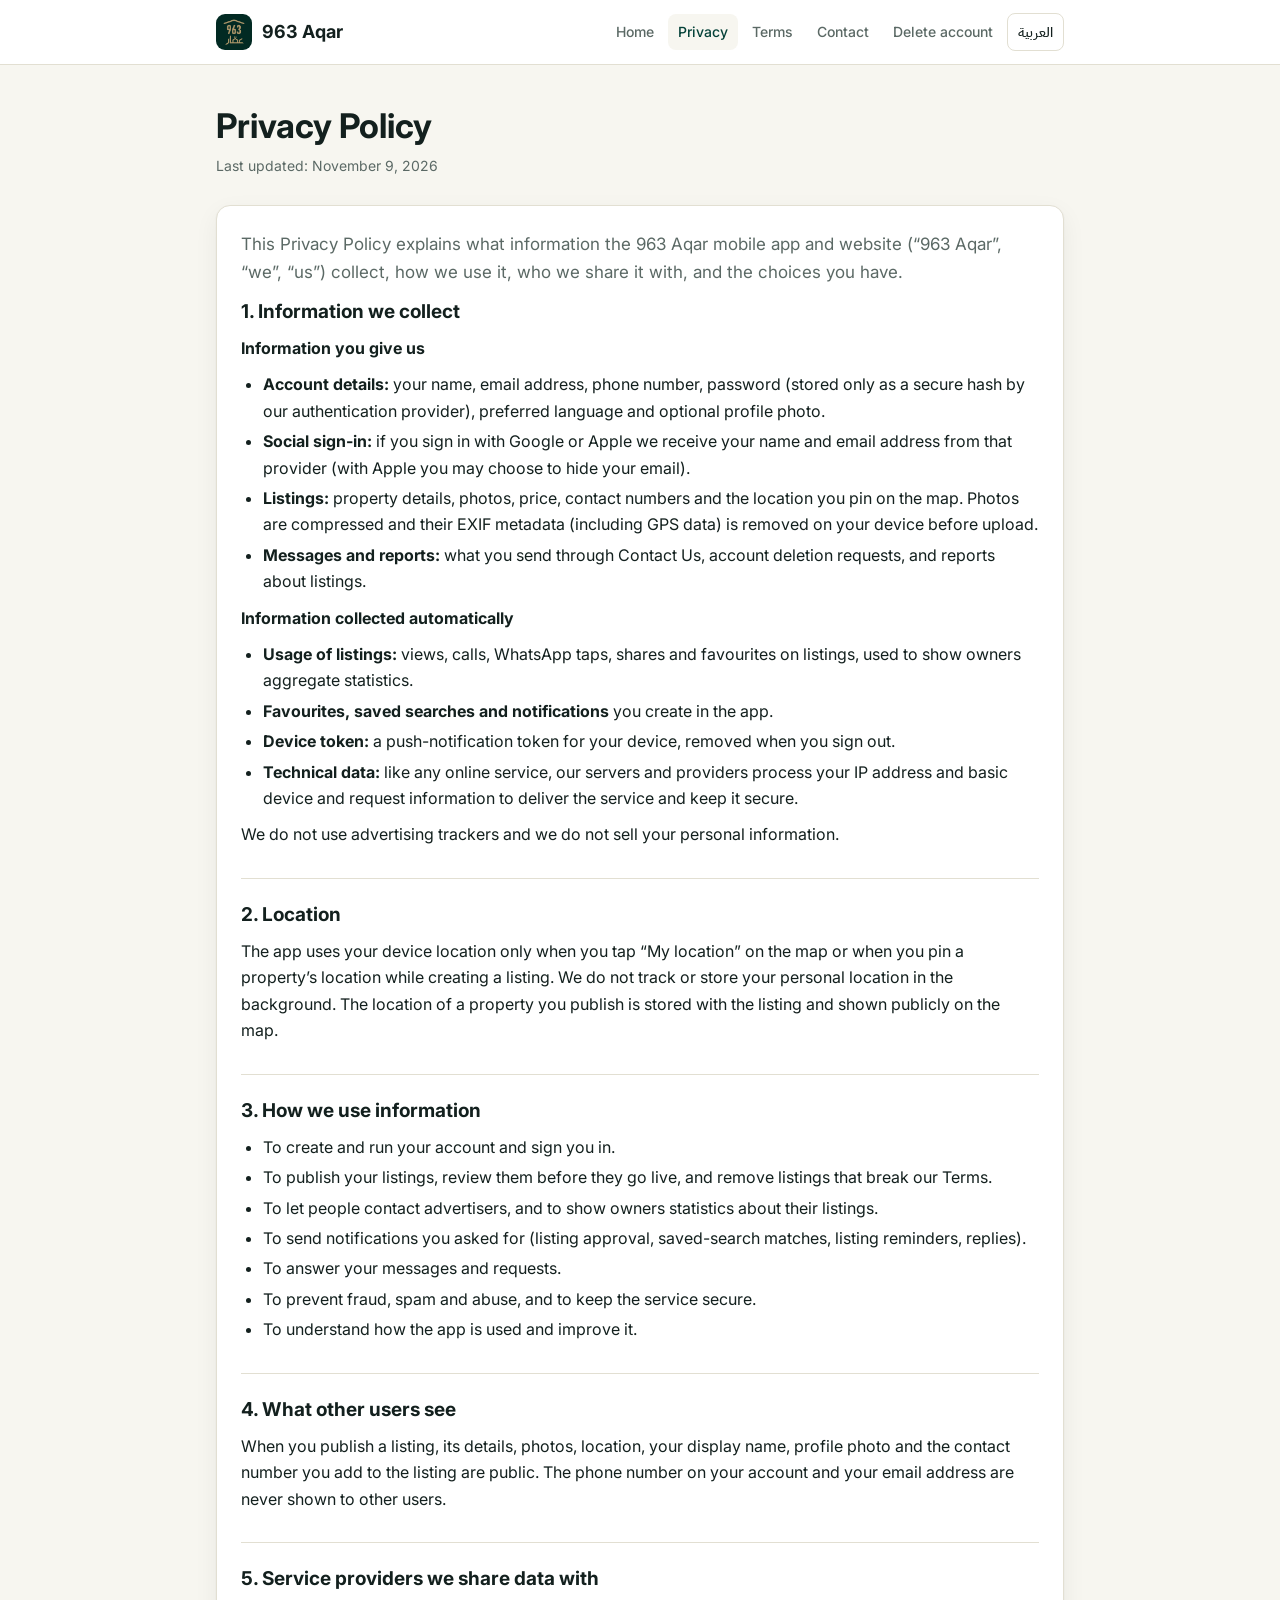
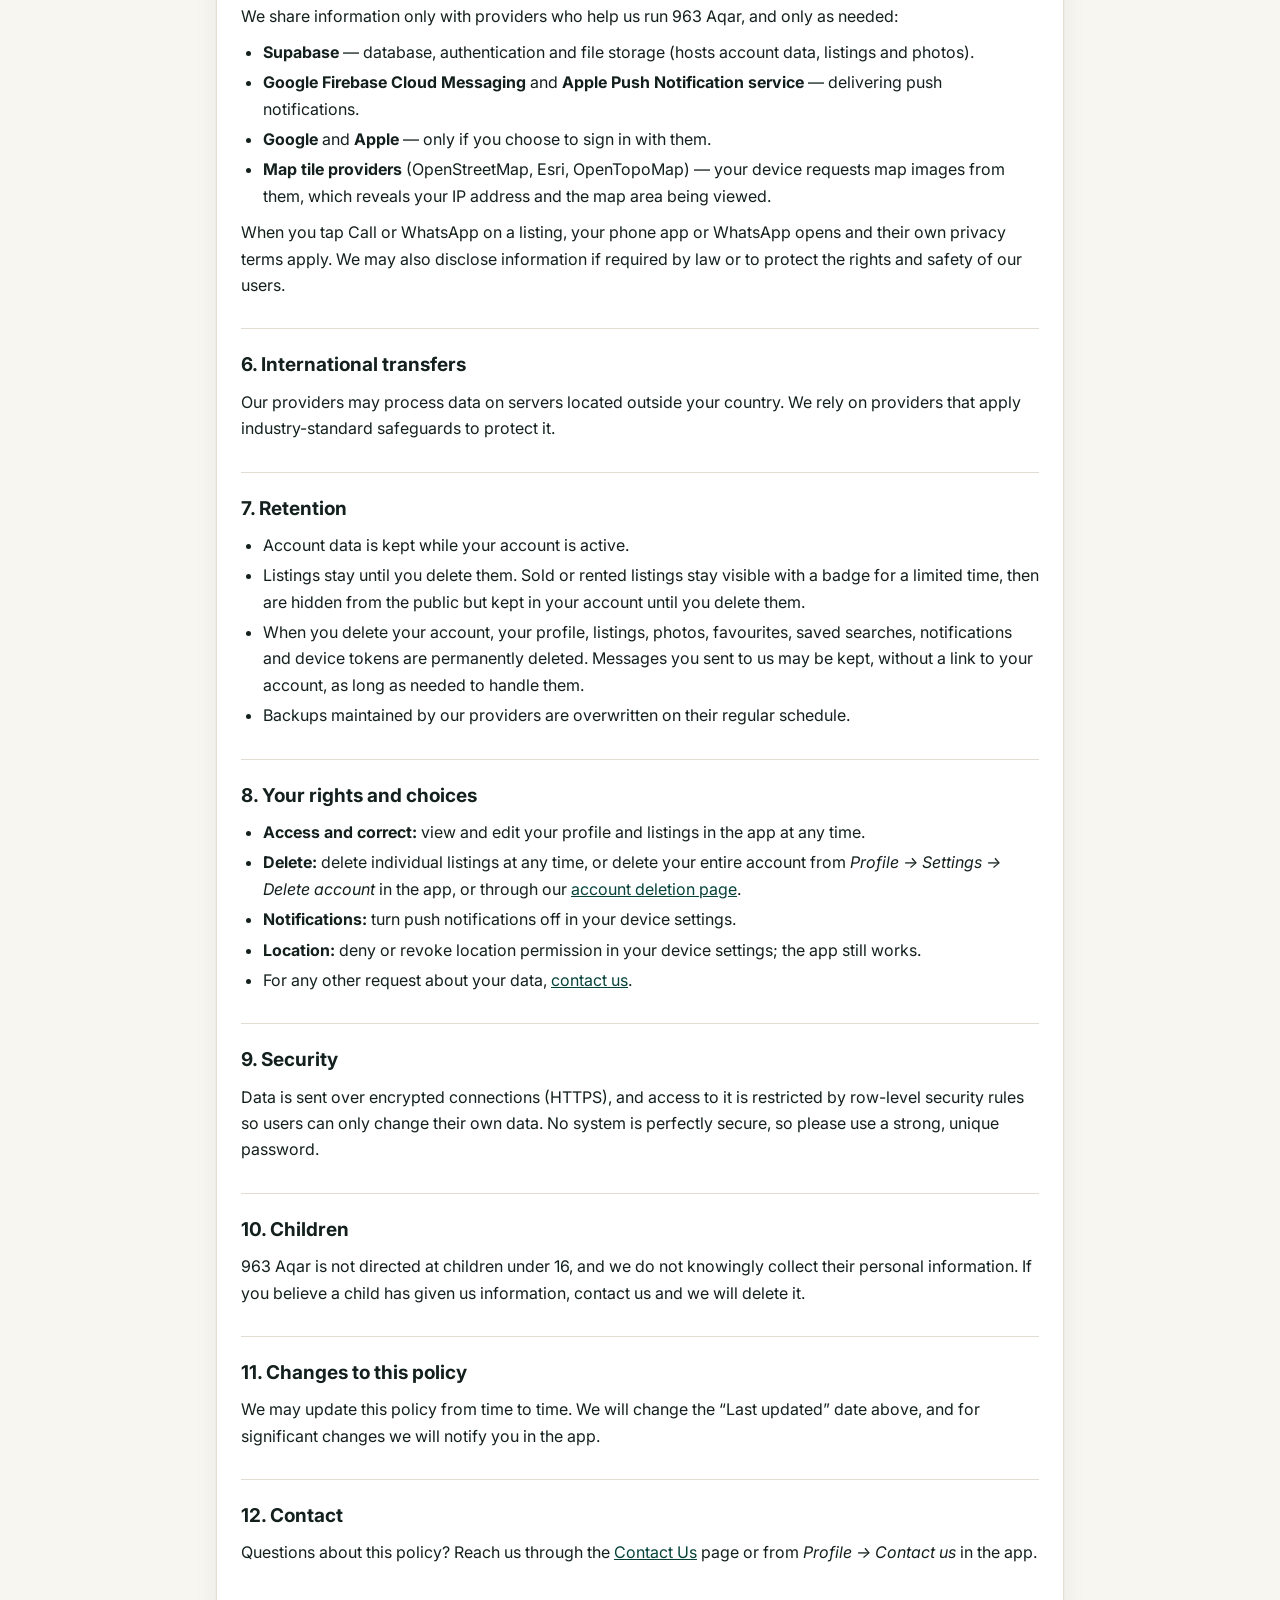
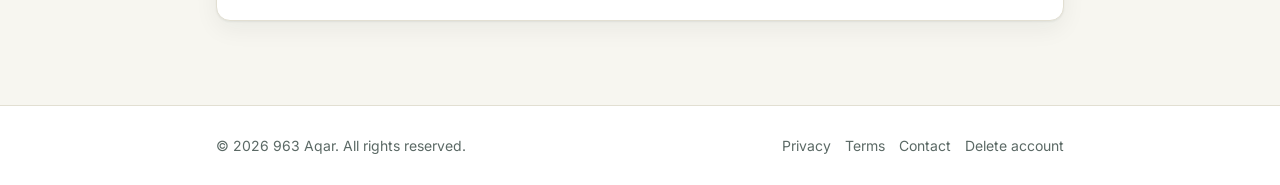
==== privacy.html @ bb7d4cc8 "963 Aqar website: EN/AR home, privacy policy, terms, contact, account deletion Co-Authored-By: Claud" ====
<!doctype html>
<html lang="en" dir="ltr">
<head>
<meta charset="utf-8">
<meta name="viewport" content="width=device-width, initial-scale=1">
<title>Privacy Policy — 963 Aqar</title>
<meta name="description" content="963 Aqar is a free marketplace to buy, sell and rent property across Syria.">
<meta name="theme-color" content="#054239">
<link rel="icon" type="image/png" href="assets/favicon.png">
<link rel="alternate" hreflang="en" href="privacy.html">
<link rel="alternate" hreflang="ar" href="ar/privacy.html">
<link rel="preconnect" href="https://fonts.googleapis.com">
<link rel="preconnect" href="https://fonts.gstatic.com" crossorigin>
<link href="https://fonts.googleapis.com/css2?family=IBM+Plex+Sans+Arabic:wght@400;500;600;700&family=Inter:wght@400;500;600;700&display=swap" rel="stylesheet">
<link rel="stylesheet" href="assets/style.css">
</head>
<body>
<header class="site-header">
  <div class="wrap">
    <a class="brand" href="./"><img src="assets/logo.png" alt="" width="36" height="36">963 Aqar</a>
    <nav class="nav" aria-label="Main"><a href="./">Home</a><a href="privacy.html" aria-current="page">Privacy</a><a href="terms.html">Terms</a><a href="contact.html">Contact</a><a href="delete-account.html">Delete account</a><a class="lang" href="ar/privacy.html" hreflang="ar" lang="ar">العربية</a></nav>
  </div>
</header>
<main><div class="wrap">
<h1 class="page-title">Privacy Policy</h1>
<p class="updated">Last updated: November 9, 2026</p>
<div class="card legal">
<p class="lead">This Privacy Policy explains what information the 963 Aqar mobile app and website (“963 Aqar”, “we”, “us”) collect, how we use it, who we share it with, and the choices you have.</p>
<section><h2>1. Information we collect</h2>
<p><strong>Information you give us</strong></p>
<ul>
<li><strong>Account details:</strong> your name, email address, phone number, password (stored only as a secure hash by our authentication provider), preferred language and optional profile photo.</li>
<li><strong>Social sign-in:</strong> if you sign in with Google or Apple we receive your name and email address from that provider (with Apple you may choose to hide your email).</li>
<li><strong>Listings:</strong> property details, photos, price, contact numbers and the location you pin on the map. Photos are compressed and their EXIF metadata (including GPS data) is removed on your device before upload.</li>
<li><strong>Messages and reports:</strong> what you send through Contact Us, account deletion requests, and reports about listings.</li>
</ul>
<p><strong>Information collected automatically</strong></p>
<ul>
<li><strong>Usage of listings:</strong> views, calls, WhatsApp taps, shares and favourites on listings, used to show owners aggregate statistics.</li>
<li><strong>Favourites, saved searches and notifications</strong> you create in the app.</li>
<li><strong>Device token:</strong> a push-notification token for your device, removed when you sign out.</li>
<li><strong>Technical data:</strong> like any online service, our servers and providers process your IP address and basic device and request information to deliver the service and keep it secure.</li>
</ul>
<p>We do not use advertising trackers and we do not sell your personal information.</p></section>
<section><h2>2. Location</h2><p>The app uses your device location only when you tap “My location” on the map or when you pin a property’s location while creating a listing. We do not track or store your personal location in the background. The location of a property you publish is stored with the listing and shown publicly on the map.</p></section>
<section><h2>3. How we use information</h2><ul>
<li>To create and run your account and sign you in.</li>
<li>To publish your listings, review them before they go live, and remove listings that break our Terms.</li>
<li>To let people contact advertisers, and to show owners statistics about their listings.</li>
<li>To send notifications you asked for (listing approval, saved-search matches, listing reminders, replies).</li>
<li>To answer your messages and requests.</li>
<li>To prevent fraud, spam and abuse, and to keep the service secure.</li>
<li>To understand how the app is used and improve it.</li>
</ul></section>
<section><h2>4. What other users see</h2><p>When you publish a listing, its details, photos, location, your display name, profile photo and the contact number you add to the listing are public. The phone number on your account and your email address are never shown to other users.</p></section>
<section><h2>5. Service providers we share data with</h2><p>We share information only with providers who help us run 963 Aqar, and only as needed:</p>
<ul>
<li><strong>Supabase</strong> — database, authentication and file storage (hosts account data, listings and photos).</li>
<li><strong>Google Firebase Cloud Messaging</strong> and <strong>Apple Push Notification service</strong> — delivering push notifications.</li>
<li><strong>Google</strong> and <strong>Apple</strong> — only if you choose to sign in with them.</li>
<li><strong>Map tile providers</strong> (OpenStreetMap, Esri, OpenTopoMap) — your device requests map images from them, which reveals your IP address and the map area being viewed.</li>
</ul>
<p>When you tap Call or WhatsApp on a listing, your phone app or WhatsApp opens and their own privacy terms apply. We may also disclose information if required by law or to protect the rights and safety of our users.</p></section>
<section><h2>6. International transfers</h2><p>Our providers may process data on servers located outside your country. We rely on providers that apply industry-standard safeguards to protect it.</p></section>
<section><h2>7. Retention</h2><ul>
<li>Account data is kept while your account is active.</li>
<li>Listings stay until you delete them. Sold or rented listings stay visible with a badge for a limited time, then are hidden from the public but kept in your account until you delete them.</li>
<li>When you delete your account, your profile, listings, photos, favourites, saved searches, notifications and device tokens are permanently deleted. Messages you sent to us may be kept, without a link to your account, as long as needed to handle them.</li>
<li>Backups maintained by our providers are overwritten on their regular schedule.</li>
</ul></section>
<section><h2>8. Your rights and choices</h2><ul>
<li><strong>Access and correct:</strong> view and edit your profile and listings in the app at any time.</li>
<li><strong>Delete:</strong> delete individual listings at any time, or delete your entire account from <em>Profile → Settings → Delete account</em> in the app, or through our <a href="delete-account.html">account deletion page</a>.</li>
<li><strong>Notifications:</strong> turn push notifications off in your device settings.</li>
<li><strong>Location:</strong> deny or revoke location permission in your device settings; the app still works.</li>
<li>For any other request about your data, <a href="contact.html">contact us</a>.</li>
</ul></section>
<section><h2>9. Security</h2><p>Data is sent over encrypted connections (HTTPS), and access to it is restricted by row-level security rules so users can only change their own data. No system is perfectly secure, so please use a strong, unique password.</p></section>
<section><h2>10. Children</h2><p>963 Aqar is not directed at children under 16, and we do not knowingly collect their personal information. If you believe a child has given us information, contact us and we will delete it.</p></section>
<section><h2>11. Changes to this policy</h2><p>We may update this policy from time to time. We will change the “Last updated” date above, and for significant changes we will notify you in the app.</p></section>
<section><h2>12. Contact</h2><p>Questions about this policy? Reach us through the <a href="contact.html">Contact Us</a> page or from <em>Profile → Contact us</em> in the app.</p></section>
</div>
</div></main>
<footer class="site-footer">
  <div class="wrap">
    <span>© 2026 963 Aqar. All rights reserved.</span>
    <nav><a href="privacy.html">Privacy</a><a href="terms.html">Terms</a><a href="contact.html">Contact</a><a href="delete-account.html">Delete account</a></nav>
  </div>
</footer>

</body>
</html>
---- assets/style.css ----
/* 963 Aqar website — Forest & Golden Wheat palette (matches the app). */
:root {
  --forest-900: #002623;
  --forest-700: #054239;
  --forest-500: #428177;
  --wheat-100: #edebe0;
  --wheat-500: #b9a779;
  --wheat-700: #988561;

  --bg: #f7f6f0;
  --surface: #ffffff;
  --text: #13201e;
  --muted: #5b6965;
  --border: #e2dfd2;
  --primary: var(--forest-700);
  --on-primary: #ffffff;
  --accent: var(--wheat-700);
  --danger: #b3261e;
  --danger-bg: #fbeceb;
  --ok: #1e6b4f;
  --ok-bg: #e5f3ec;
  --radius: 14px;
  --shadow: 0 1px 2px rgba(0, 38, 35, .06), 0 8px 24px rgba(0, 38, 35, .06);
  color-scheme: light;
}

@media (prefers-color-scheme: dark) {
  :root {
    --bg: #0b1715;
    --surface: #12211f;
    --text: #e9ece8;
    --muted: #9aaba6;
    --border: #22332f;
    --primary: #6fb3a7;
    --on-primary: #002623;
    --accent: var(--wheat-500);
    --danger: #f2b8b5;
    --danger-bg: #3a1a18;
    --ok: #9fd8bf;
    --ok-bg: #12302a;
    --shadow: none;
    color-scheme: dark;
  }
}

* { box-sizing: border-box; }
html { -webkit-text-size-adjust: 100%; }
body {
  margin: 0;
  background: var(--bg);
  color: var(--text);
  font-family: "Inter", "IBM Plex Sans Arabic", system-ui, -apple-system, "Segoe UI", Roboto, sans-serif;
  line-height: 1.65;
  font-size: 16px;
}
html[lang="ar"] body { font-family: "IBM Plex Sans Arabic", "Inter", system-ui, sans-serif; }

a { color: var(--primary); }
a:hover { text-decoration-thickness: 2px; }
img { max-width: 100%; display: block; }

.wrap { max-width: 880px; margin: 0 auto; padding: 0 16px; }

/* ── Header ── */
.site-header {
  background: var(--surface);
  border-bottom: 1px solid var(--border);
  position: sticky; top: 0; z-index: 10;
}
.site-header .wrap {
  display: flex; align-items: center; gap: 16px; min-height: 64px; flex-wrap: wrap;
}
.brand { display: flex; align-items: center; gap: 10px; text-decoration: none; color: var(--text); font-weight: 700; font-size: 18px; }
.brand img { width: 36px; height: 36px; border-radius: 9px; }
.nav { display: flex; gap: 4px; margin-inline-start: auto; flex-wrap: wrap; align-items: center; }
.nav a {
  text-decoration: none; color: var(--muted); padding: 6px 10px; border-radius: 8px; font-size: 14px; font-weight: 500;
}
.nav a:hover { background: var(--bg); color: var(--text); }
.nav a[aria-current="page"] { color: var(--primary); background: var(--bg); }
.nav .lang { border: 1px solid var(--border); color: var(--text); }

/* ── Hero ── */
.hero {
  background: linear-gradient(160deg, var(--forest-900), var(--forest-700) 60%, var(--forest-500));
  color: #fff; padding: 64px 0 72px;
}
.hero .wrap { display: flex; gap: 32px; align-items: center; flex-wrap: wrap; }
.hero img { width: 120px; height: 120px; border-radius: 28px; box-shadow: 0 12px 32px rgba(0,0,0,.3); }
.hero h1 { font-size: clamp(30px, 6vw, 44px); line-height: 1.2; margin: 0 0 12px; }
.hero p { margin: 0; color: var(--wheat-100); font-size: 18px; max-width: 520px; }
.hero .tag { color: var(--wheat-500); font-weight: 600; letter-spacing: .02em; margin-bottom: 8px; }

/* ── Content ── */
main { padding: 40px 0 64px; }
.page-title { font-size: clamp(26px, 5vw, 34px); line-height: 1.25; margin: 0 0 6px; }
.updated { color: var(--muted); font-size: 14px; margin: 0 0 28px; }
.lead { font-size: 17px; color: var(--muted); margin: 0 0 28px; }

.card {
  background: var(--surface); border: 1px solid var(--border); border-radius: var(--radius);
  padding: 24px; box-shadow: var(--shadow); margin-bottom: 20px;
}
.card h2 { font-size: 19px; margin: 0 0 8px; }
.card h3 { font-size: 16px; margin: 18px 0 6px; }
.card p, .card ul, .card ol { margin: 0 0 10px; }
.card ul, .card ol { padding-inline-start: 22px; }
.card li { margin-bottom: 4px; }
.card > :last-child { margin-bottom: 0; }

.legal section { padding: 20px 0; border-top: 1px solid var(--border); }
.legal section:first-of-type { border-top: 0; padding-top: 0; }
.legal h2 { font-size: 19px; margin: 0 0 8px; }
.legal p, .legal ul { margin: 0 0 10px; }
.legal ul { padding-inline-start: 22px; }

.grid { display: grid; grid-template-columns: repeat(auto-fit, minmax(230px, 1fr)); gap: 16px; }
.feature { padding: 20px; }
.feature .icon {
  width: 40px; height: 40px; border-radius: 10px; display: grid; place-items: center;
  background: var(--wheat-100); color: var(--forest-700); font-size: 20px; margin-bottom: 10px;
}
@media (prefers-color-scheme: dark) { .feature .icon { background: #1f3530; color: var(--wheat-500); } }
.feature h3 { margin: 0 0 4px; font-size: 16px; }
.feature p { margin: 0; color: var(--muted); font-size: 15px; }

.section-title { font-size: 22px; margin: 40px 0 16px; }
.links-list { display: grid; gap: 10px; grid-template-columns: repeat(auto-fit, minmax(200px, 1fr)); }
.links-list a {
  display: block; padding: 16px 18px; background: var(--surface); border: 1px solid var(--border);
  border-radius: 12px; text-decoration: none; color: var(--text); font-weight: 600;
}
.links-list a:hover { border-color: var(--primary); }
.links-list a span { display: block; color: var(--muted); font-weight: 400; font-size: 14px; }

.warning {
  background: var(--danger-bg); color: var(--danger); border-radius: 12px; padding: 14px 16px;
  font-weight: 500; margin-bottom: 16px;
}
.steps { counter-reset: s; list-style: none; padding: 0 !important; }
.steps li { counter-increment: s; position: relative; padding-inline-start: 40px; margin-bottom: 12px; }
.steps li::before {
  content: counter(s); position: absolute; inset-inline-start: 0; top: 0;
  width: 28px; height: 28px; border-radius: 50%; background: var(--primary); color: var(--on-primary);
  display: grid; place-items: center; font-weight: 700; font-size: 14px;
}

/* ── Forms ── */
form { display: grid; gap: 16px; }
.row { display: grid; gap: 16px; grid-template-columns: repeat(auto-fit, minmax(220px, 1fr)); }
label { display: grid; gap: 6px; font-weight: 600; font-size: 14px; }
label .hint { font-weight: 400; color: var(--muted); }
input, select, textarea {
  font: inherit; color: var(--text); background: var(--bg); border: 1px solid var(--border);
  border-radius: 10px; padding: 11px 12px; width: 100%;
}
input:focus, select:focus, textarea:focus { outline: 2px solid var(--primary); outline-offset: 1px; border-color: transparent; }
textarea { min-height: 140px; resize: vertical; }
.check { display: flex; gap: 10px; align-items: flex-start; font-weight: 500; }
.check input { width: 18px; height: 18px; margin-top: 3px; flex: none; }
.hp { position: absolute; left: -9999px; width: 1px; height: 1px; overflow: hidden; }
button {
  font: inherit; font-weight: 600; border: 0; border-radius: 10px; padding: 12px 22px; cursor: pointer;
  background: var(--primary); color: var(--on-primary); justify-self: start;
}
button.danger { background: var(--danger); color: #fff; }
@media (prefers-color-scheme: dark) { button.danger { color: #2a0d0b; } }
button:disabled { opacity: .55; cursor: not-allowed; }
.status { border-radius: 10px; padding: 12px 14px; display: none; }
.status.ok { display: block; background: var(--ok-bg); color: var(--ok); }
.status.err { display: block; background: var(--danger-bg); color: var(--danger); }

/* ── Footer ── */
.site-footer { border-top: 1px solid var(--border); background: var(--surface); padding: 28px 0; font-size: 14px; color: var(--muted); }
.site-footer .wrap { display: flex; gap: 16px; flex-wrap: wrap; justify-content: space-between; align-items: center; }
.site-footer nav { display: flex; gap: 14px; flex-wrap: wrap; }
.site-footer a { color: var(--muted); text-decoration: none; }
.site-footer a:hover { color: var(--primary); }

@media (max-width: 640px) {
  .site-header { position: static; }
  .site-header .wrap { padding-top: 10px; padding-bottom: 10px; }
  .nav { margin-inline-start: 0; width: 100%; }
  .hero { padding: 44px 0 52px; }
  .hero img { width: 88px; height: 88px; border-radius: 22px; }
  .card { padding: 18px; }
  button { width: 100%; }
}
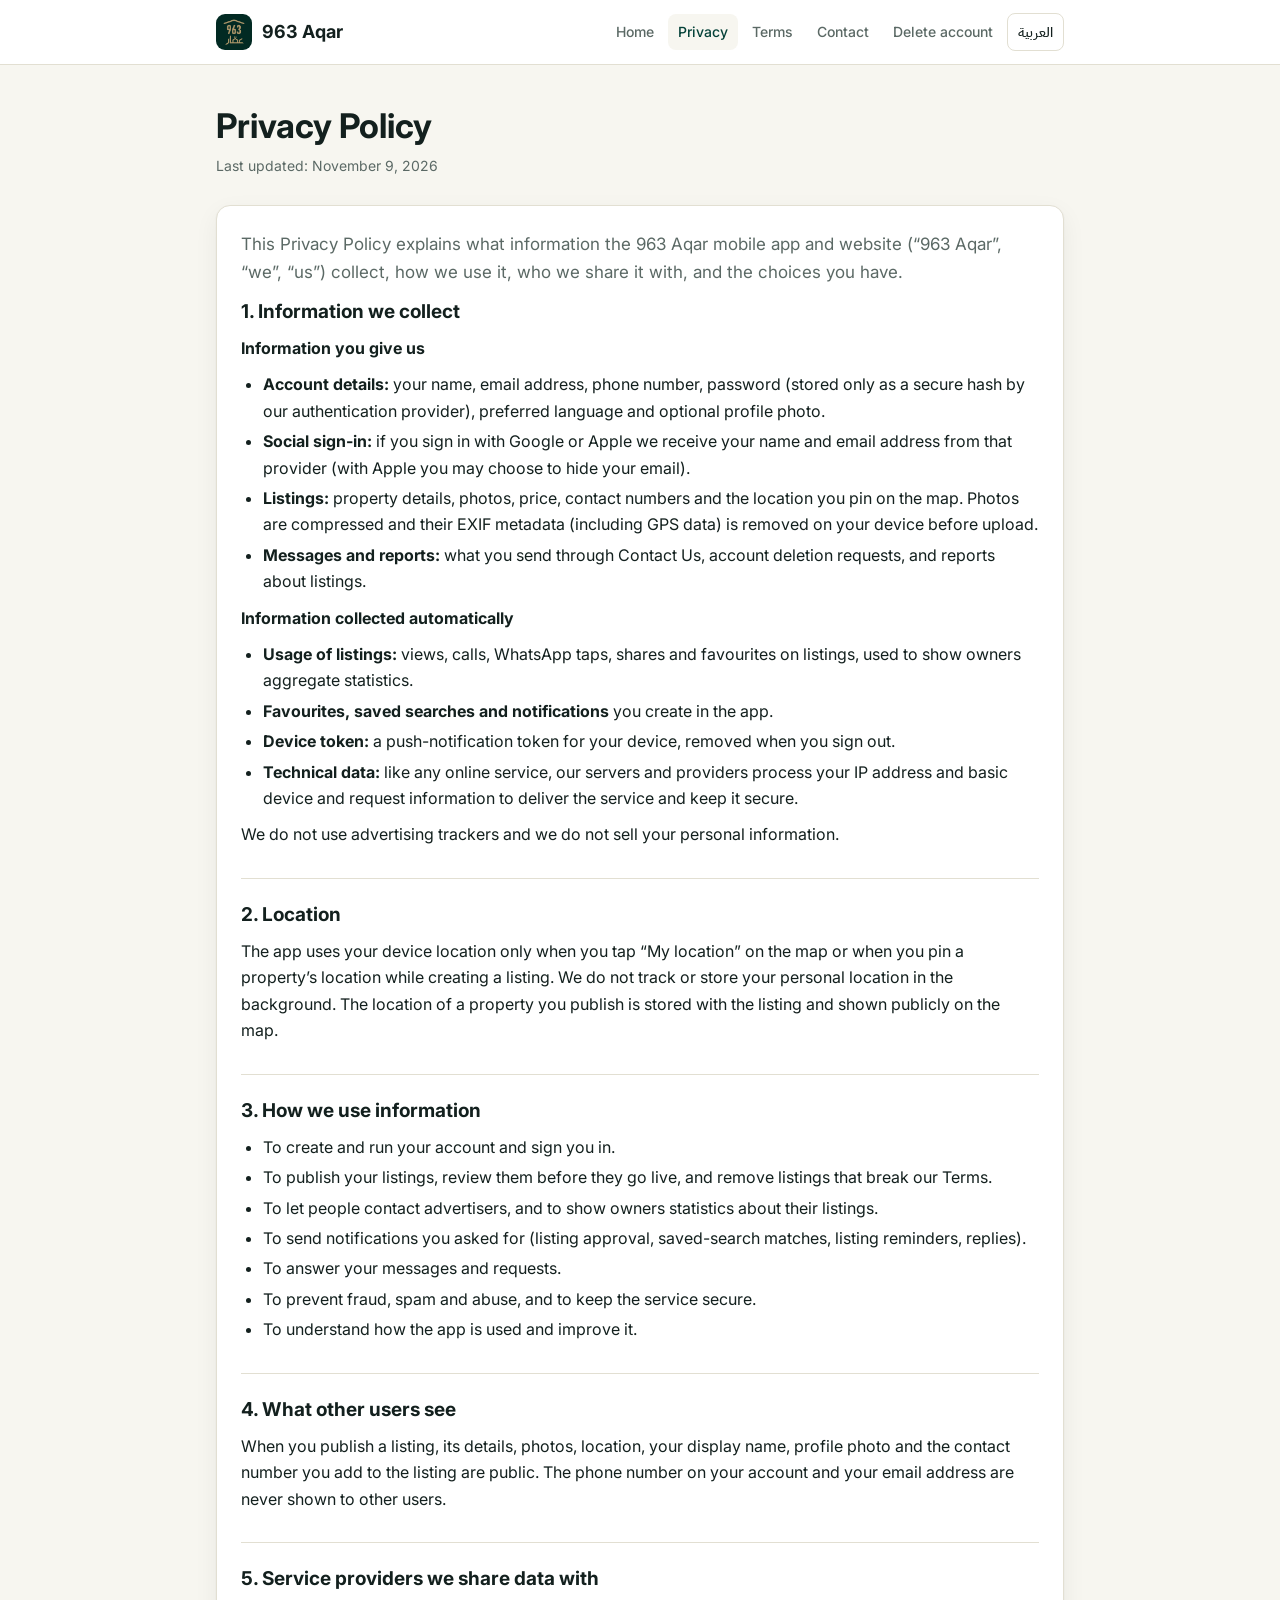
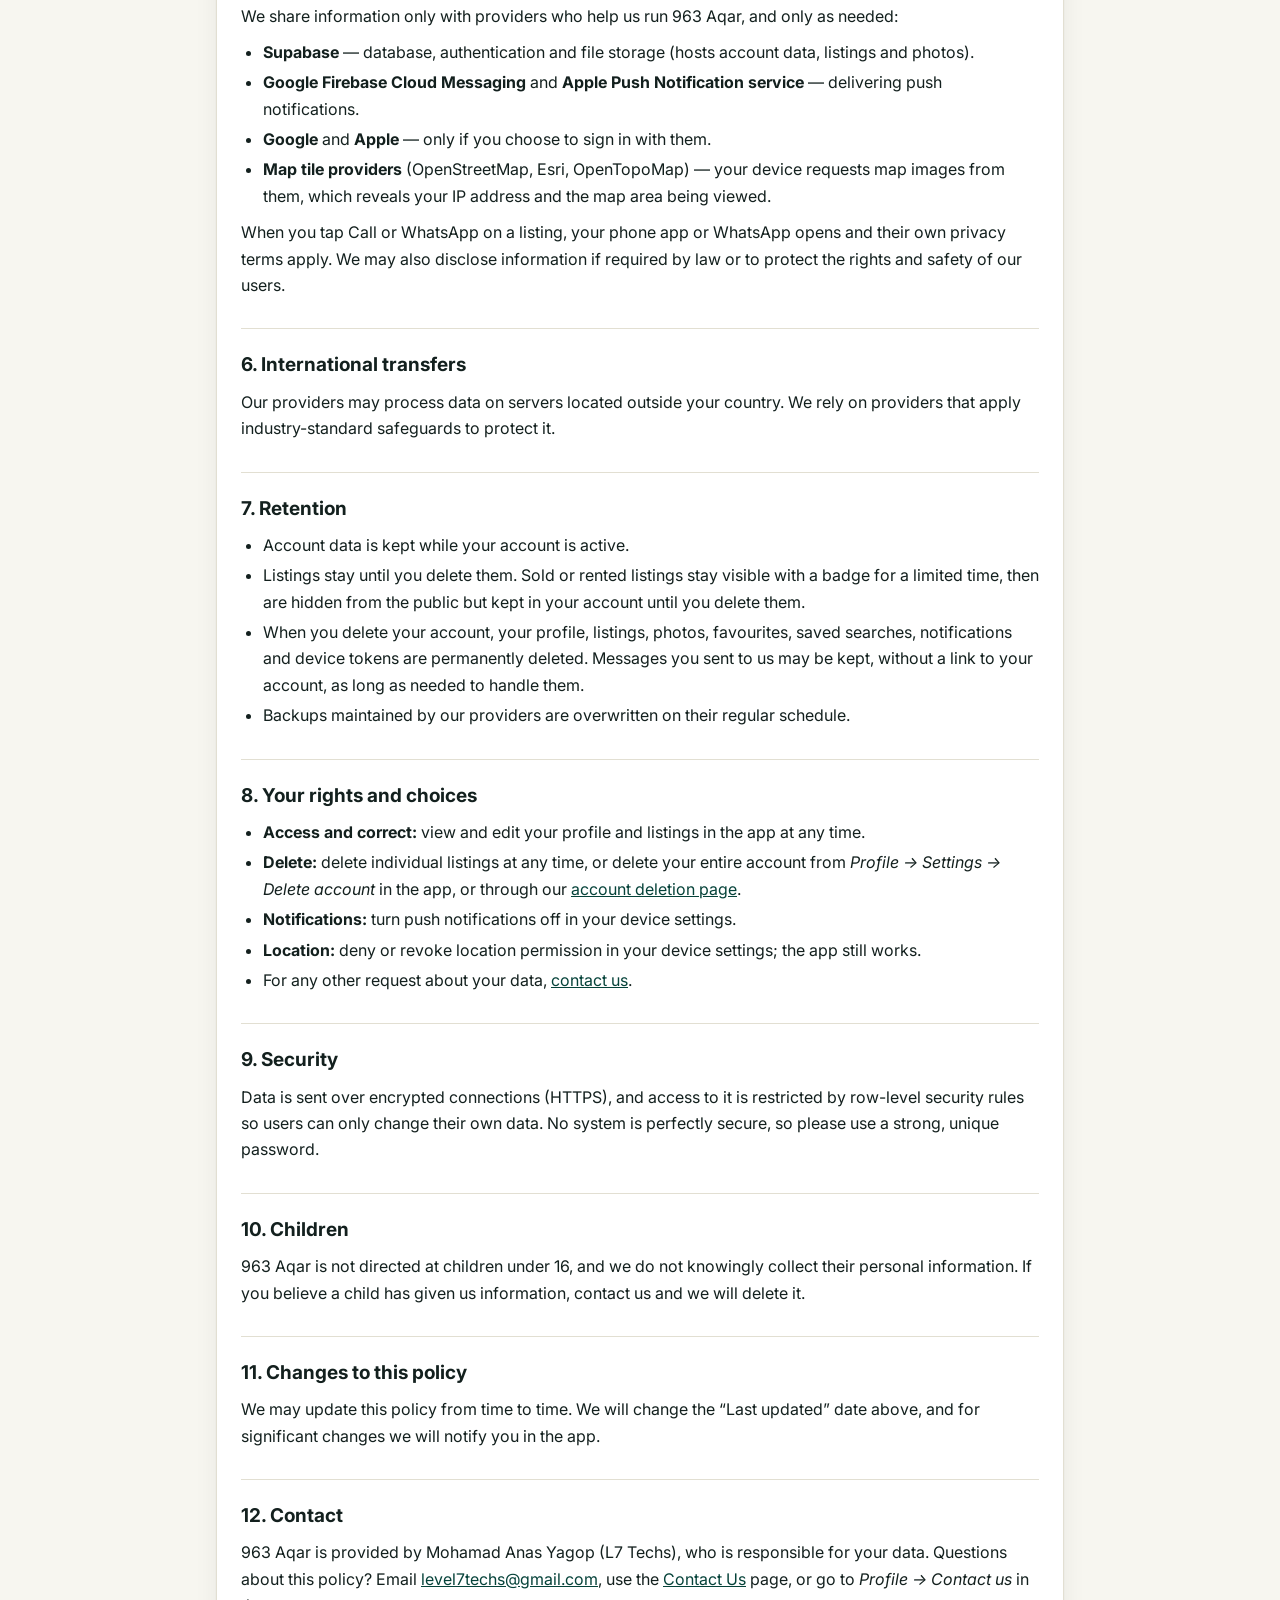
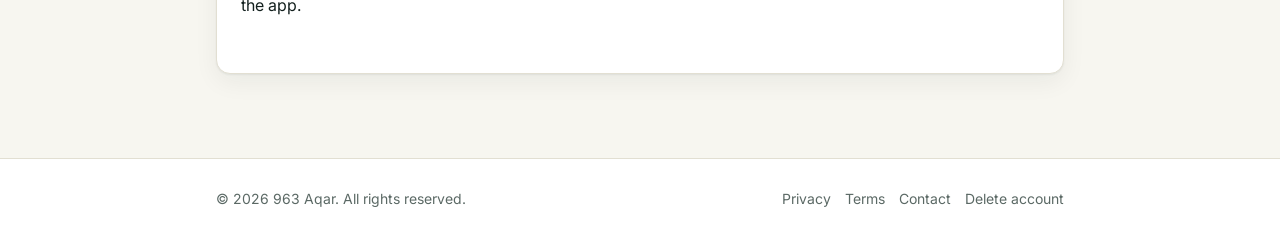
==== commit 9bfe4495: "Add trader name and contact email to terms, privacy and contact pages (no phone) Co-Authored-By: Cla" ====
--- a/privacy.html
+++ b/privacy.html
@@ -78,7 +78,7 @@
 <section><h2>9. Security</h2><p>Data is sent over encrypted connections (HTTPS), and access to it is restricted by row-level security rules so users can only change their own data. No system is perfectly secure, so please use a strong, unique password.</p></section>
 <section><h2>10. Children</h2><p>963 Aqar is not directed at children under 16, and we do not knowingly collect their personal information. If you believe a child has given us information, contact us and we will delete it.</p></section>
 <section><h2>11. Changes to this policy</h2><p>We may update this policy from time to time. We will change the “Last updated” date above, and for significant changes we will notify you in the app.</p></section>
-<section><h2>12. Contact</h2><p>Questions about this policy? Reach us through the <a href="contact.html">Contact Us</a> page or from <em>Profile → Contact us</em> in the app.</p></section>
+<section><h2>12. Contact</h2><p>963 Aqar is provided by Mohamad Anas Yagop (L7 Techs), who is responsible for your data. Questions about this policy? Email <a href="mailto:level7techs@gmail.com" dir="ltr">level7techs@gmail.com</a>, use the <a href="contact.html">Contact Us</a> page, or go to <em>Profile → Contact us</em> in the app.</p></section>
 </div>
 </div></main>
 <footer class="site-footer">
